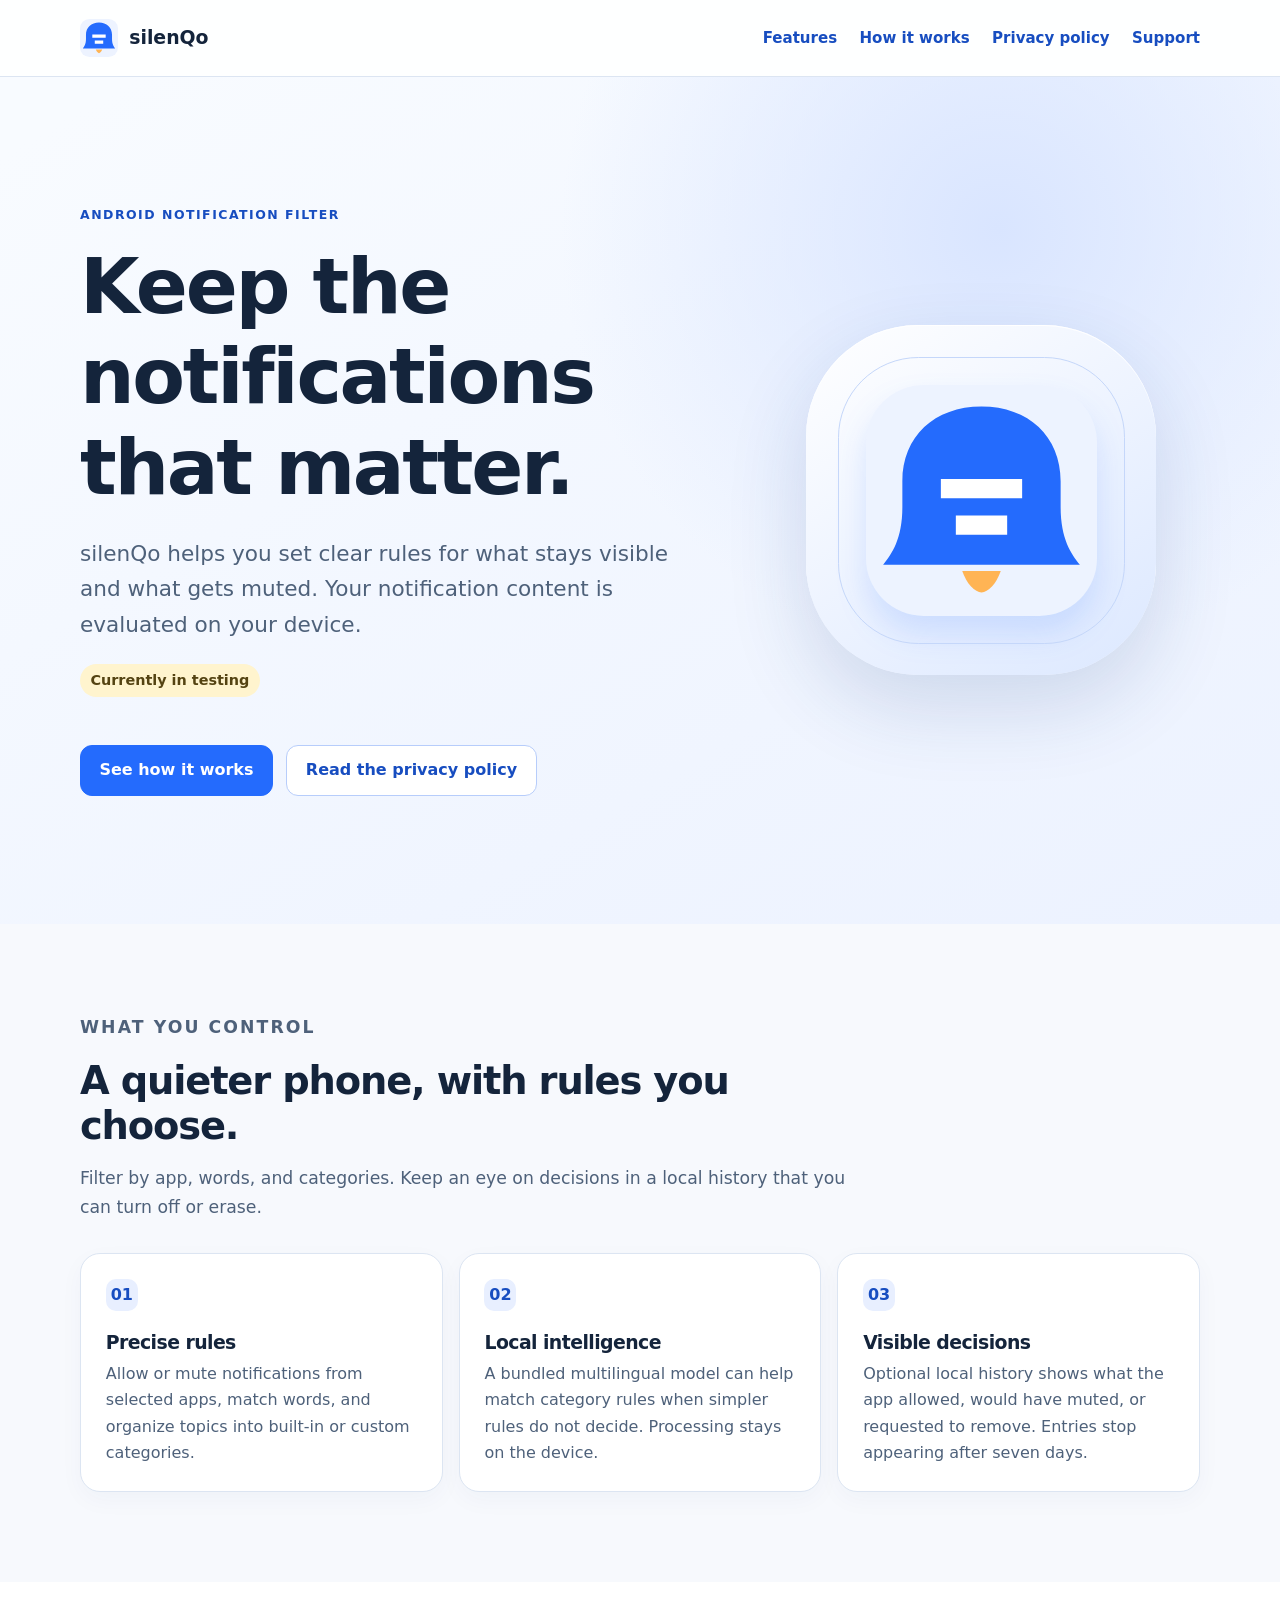
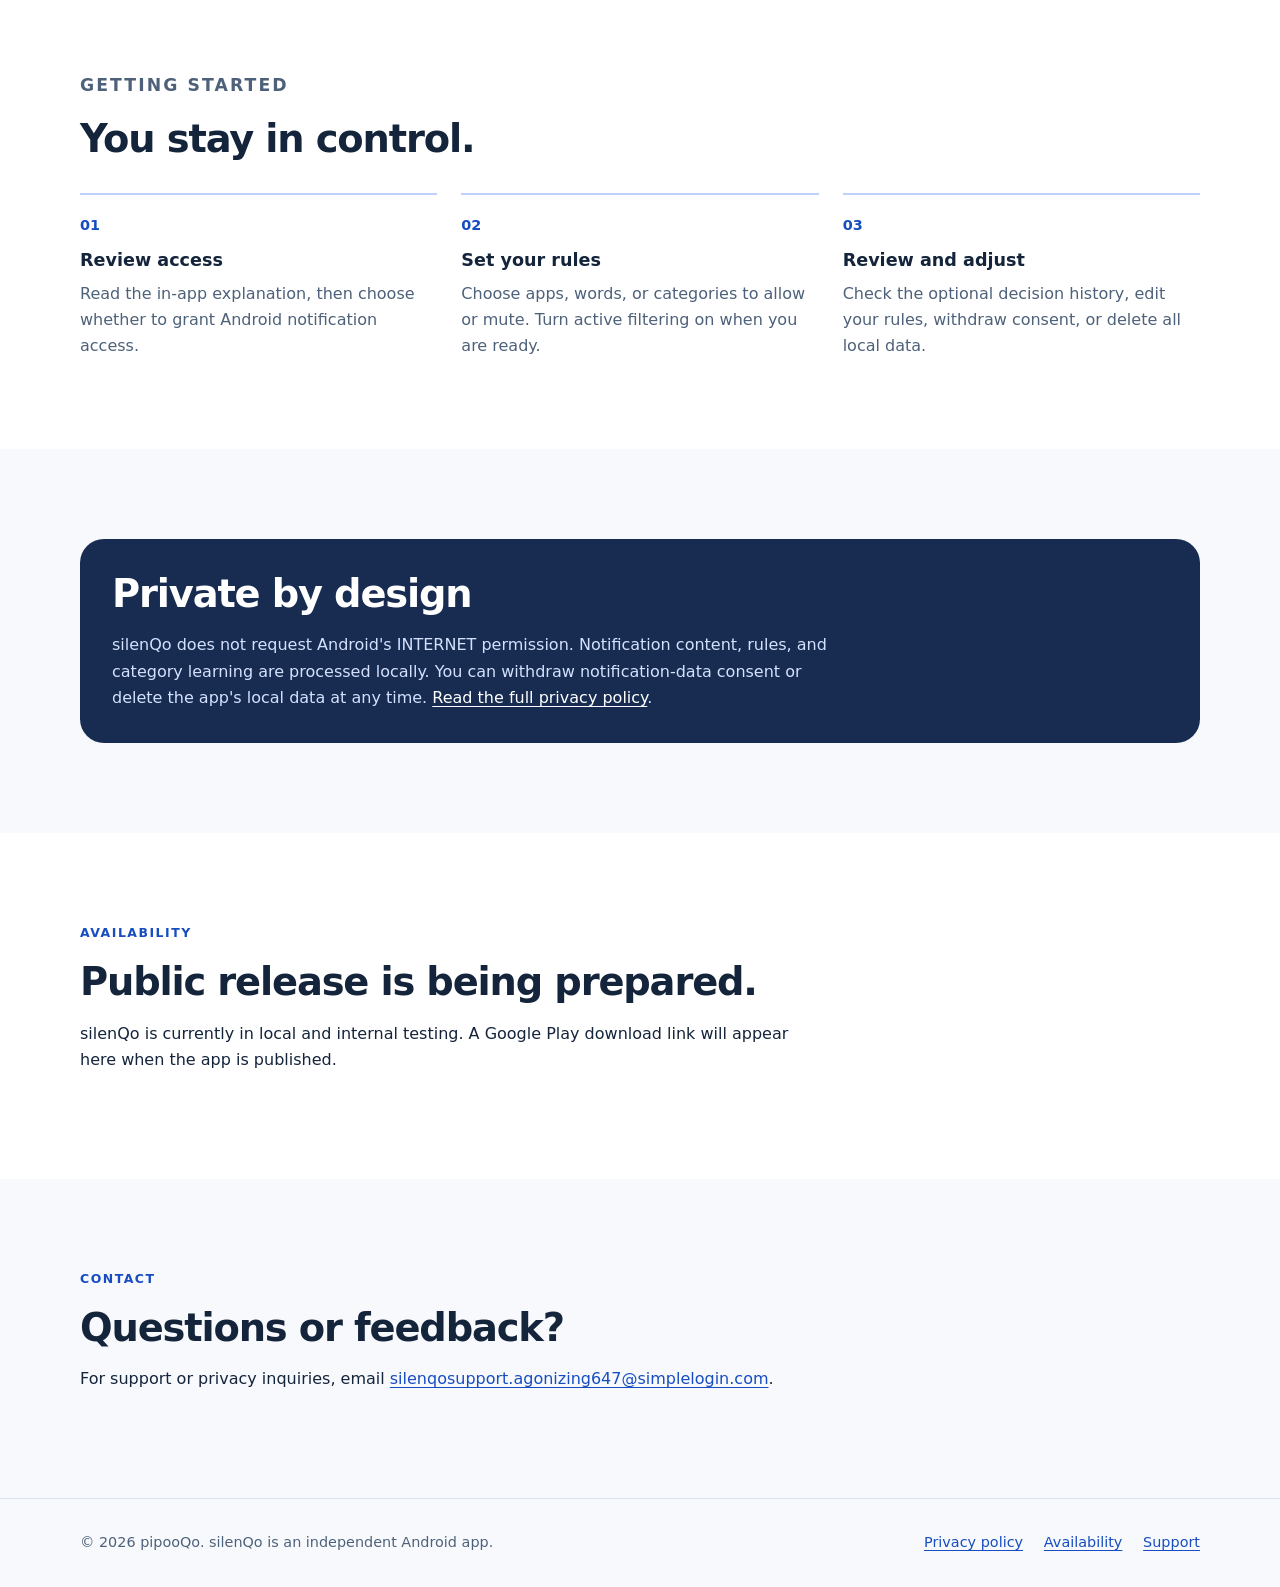
==== index.html @ 665c933c "Add silenQo project site and privacy policy" ====
<!doctype html>
<html lang="en">
<head>
  <meta charset="utf-8">
  <meta name="viewport" content="width=device-width, initial-scale=1">
  <meta name="description" content="silenQo is an Android notification filter that works on your device. Choose which notifications stay and which ones are muted.">
  <title>silenQo — Notification filtering on your terms</title>
  <link rel="icon" type="image/svg+xml" href="assets/logo.svg">
  <link rel="stylesheet" href="styles.css">
</head>
<body>
  <a class="skip-link" href="#main">Skip to content</a>
  <header class="site-header">
    <div class="shell header-inner">
      <a class="brand" href="./" aria-label="silenQo home"><img src="assets/logo.svg" alt="">silenQo</a>
      <nav class="nav" aria-label="Main navigation">
        <a href="#features">Features</a>
        <a href="#how-it-works">How it works</a>
        <a href="privacy.html">Privacy policy</a>
        <a href="#support">Support</a>
      </nav>
    </div>
  </header>

  <main id="main">
    <section class="hero">
      <div class="shell hero-grid">
        <div>
          <p class="eyebrow">Android notification filter</p>
          <h1>Keep the notifications that matter.</h1>
          <p class="lead">silenQo helps you set clear rules for what stays visible and what gets muted. Your notification content is evaluated on your device.</p>
          <p class="status">Currently in testing</p>
          <div class="actions">
            <a class="button" href="#how-it-works">See how it works</a>
            <a class="button button-secondary" href="privacy.html">Read the privacy policy</a>
          </div>
        </div>
        <div class="hero-mark" aria-hidden="true"><img src="assets/logo.svg" alt=""></div>
      </div>
    </section>

    <section class="section" id="features">
      <div class="shell">
        <div class="section-head">
          <p class="eyebrow">What you control</p>
          <h2>A quieter phone, with rules you choose.</h2>
          <p>Filter by app, words, and categories. Keep an eye on decisions in a local history that you can turn off or erase.</p>
        </div>
        <div class="cards">
          <article class="card"><span class="card-number">01</span><h3>Precise rules</h3><p>Allow or mute notifications from selected apps, match words, and organize topics into built-in or custom categories.</p></article>
          <article class="card"><span class="card-number">02</span><h3>Local intelligence</h3><p>A bundled multilingual model can help match category rules when simpler rules do not decide. Processing stays on the device.</p></article>
          <article class="card"><span class="card-number">03</span><h3>Visible decisions</h3><p>Optional local history shows what the app allowed, would have muted, or requested to remove. Entries stop appearing after seven days.</p></article>
        </div>
      </div>
    </section>

    <section class="section section-alt" id="how-it-works">
      <div class="shell">
        <div class="section-head">
          <p class="eyebrow">Getting started</p>
          <h2>You stay in control.</h2>
        </div>
        <ol class="steps">
          <li><strong>Review access</strong><span>Read the in-app explanation, then choose whether to grant Android notification access.</span></li>
          <li><strong>Set your rules</strong><span>Choose apps, words, or categories to allow or mute. Turn active filtering on when you are ready.</span></li>
          <li><strong>Review and adjust</strong><span>Check the optional decision history, edit your rules, withdraw consent, or delete all local data.</span></li>
        </ol>
      </div>
    </section>

    <section class="section" id="privacy">
      <div class="shell callout">
        <h2>Private by design</h2>
        <p>silenQo does not request Android's INTERNET permission. Notification content, rules, and category learning are processed locally. You can withdraw notification-data consent or delete the app's local data at any time. <a href="privacy.html">Read the full privacy policy</a>.</p>
      </div>
    </section>

    <section class="section section-alt" id="availability">
      <div class="shell">
        <p class="eyebrow">Availability</p>
        <h2>Public release is being prepared.</h2>
        <p>silenQo is currently in local and internal testing. A Google Play download link will appear here when the app is published.</p>
      </div>
    </section>

    <section class="section" id="support">
      <div class="shell">
        <p class="eyebrow">Contact</p>
        <h2>Questions or feedback?</h2>
        <p>For support or privacy inquiries, email <a href="mailto:silenqosupport.agonizing647@simplelogin.com">silenqosupport.agonizing647@simplelogin.com</a>.</p>
      </div>
    </section>
  </main>

  <footer class="site-footer">
    <div class="shell footer-inner">
      <p>© 2026 pipooQo. silenQo is an independent Android app.</p>
      <div class="footer-links"><a href="privacy.html">Privacy policy</a><a href="#availability">Availability</a><a href="#support">Support</a></div>
    </div>
  </footer>
</body>
</html>
---- styles.css ----
:root {
  color-scheme: light;
  --ink: #14243b;
  --muted: #4e617a;
  --blue: #246bfd;
  --blue-deep: #174dc0;
  --paper: #f7f9fd;
  --line: #dce5f2;
  --white: #fff;
  font-family: Inter, ui-sans-serif, system-ui, -apple-system, BlinkMacSystemFont, "Segoe UI", sans-serif;
  line-height: 1.65;
}

* { box-sizing: border-box; }
html { scroll-behavior: smooth; }
body { margin: 0; background: var(--paper); color: var(--ink); }
a { color: var(--blue-deep); text-underline-offset: 0.18em; }
a:hover { color: var(--blue); }
a:focus-visible { outline: 3px solid #ffb454; outline-offset: 4px; border-radius: 3px; }
img { display: block; max-width: 100%; }
h1, h2, h3, p { margin-top: 0; }
h1, h2, h3 { line-height: 1.18; letter-spacing: -0.03em; }
h1 { font-size: clamp(2.8rem, 6vw, 5.4rem); margin-bottom: 1.4rem; }
h2 { font-size: clamp(1.8rem, 3vw, 2.8rem); margin-bottom: 1rem; }
h3 { font-size: 1.18rem; margin-bottom: 0.45rem; }
p, li { max-width: 72ch; }

.skip-link { position: absolute; top: -5rem; left: 1rem; z-index: 10; background: var(--white); padding: 0.7rem 1rem; }
.skip-link:focus { top: 1rem; }
.shell { width: min(1120px, calc(100% - 2.5rem)); margin-inline: auto; }
.site-header { background: rgba(255,255,255,0.94); border-bottom: 1px solid var(--line); }
.header-inner { min-height: 76px; display: flex; align-items: center; justify-content: space-between; gap: 1rem; }
.brand { display: inline-flex; align-items: center; gap: 0.7rem; font-size: 1.18rem; font-weight: 800; color: var(--ink); text-decoration: none; }
.brand img { width: 38px; height: 38px; }
.nav { display: flex; flex-wrap: wrap; gap: 0.5rem 1.4rem; }
.nav a { font-size: 0.94rem; font-weight: 650; text-decoration: none; }
.nav a[aria-current="page"] { color: var(--ink); text-decoration: underline; }

.hero { padding-block: clamp(4.5rem, 10vw, 8.5rem); background: radial-gradient(circle at 78% 18%, #d9e5ff 0, transparent 36%), linear-gradient(150deg, #f8fbff 5%, #ecf2ff 100%); }
.hero-grid { display: grid; grid-template-columns: minmax(0, 1.15fr) minmax(250px, 0.85fr); gap: clamp(2rem, 7vw, 6rem); align-items: center; }
.eyebrow { margin-bottom: 1rem; color: var(--blue-deep); font-size: 0.78rem; font-weight: 800; letter-spacing: 0.12em; text-transform: uppercase; }
.lead { font-size: clamp(1.08rem, 2vw, 1.35rem); color: var(--muted); max-width: 40rem; }
.actions { display: flex; flex-wrap: wrap; gap: 0.85rem; margin-top: 2rem; }
.button { display: inline-flex; align-items: center; justify-content: center; min-height: 48px; padding: 0.7rem 1.15rem; border: 1px solid var(--blue); border-radius: 12px; background: var(--blue); color: white; font-weight: 700; text-decoration: none; }
.button:hover { background: var(--blue-deep); color: white; }
.button-secondary { background: white; color: var(--blue-deep); border-color: #b7cdfb; }
.button-secondary:hover { background: #edf3ff; color: var(--blue-deep); }
.hero-mark { position: relative; width: min(100%, 350px); margin-inline: auto; aspect-ratio: 1; border-radius: 32%; background: linear-gradient(145deg, #fff, #dce8ff); display: grid; place-items: center; box-shadow: 0 32px 80px rgba(29,67,138,0.16), inset 0 1px 0 #fff; }
.hero-mark::after { content: ""; position: absolute; inset: 9%; border: 1px solid #c5d7fa; border-radius: 28%; }
.hero-mark img { width: 66%; filter: drop-shadow(0 18px 15px rgba(36,107,253,0.14)); }

.section { padding-block: clamp(3.5rem, 7vw, 6rem); }
.section-alt { background: white; }
.section-head { max-width: 48rem; margin-bottom: 2rem; }
.section-head p { color: var(--muted); font-size: 1.08rem; }
.cards { display: grid; grid-template-columns: repeat(3, minmax(0, 1fr)); gap: 1rem; }
.card { padding: 1.55rem; border: 1px solid var(--line); border-radius: 20px; background: var(--white); box-shadow: 0 8px 25px rgba(27,57,103,0.035); }
.card p { color: var(--muted); margin-bottom: 0; }
.card-number { display: inline-flex; align-items: center; justify-content: center; width: 2rem; height: 2rem; border-radius: 10px; background: #e8efff; color: var(--blue-deep); font-weight: 800; margin-bottom: 1.25rem; }
.steps { display: grid; grid-template-columns: repeat(3, minmax(0, 1fr)); gap: 1.5rem; padding: 0; margin: 0; list-style: none; counter-reset: steps; }
.steps li { counter-increment: steps; border-top: 2px solid #bdd1fb; padding-top: 1.2rem; }
.steps li::before { content: "0" counter(steps); display: block; color: var(--blue-deep); font-weight: 800; font-size: 0.9rem; margin-bottom: 0.5rem; }
.steps strong { display: block; font-size: 1.1rem; margin-bottom: 0.35rem; }
.steps span { color: var(--muted); }
.callout { padding: 2rem; border-radius: 24px; background: #172c50; color: #fff; }
.callout p { color: #d4e1ff; margin-bottom: 0; }
.callout a { color: #fff; }
.status { font-size: 0.9rem; font-weight: 700; color: #544312; background: #fff4ce; display: inline-block; padding: 0.28rem 0.65rem; border-radius: 999px; margin-bottom: 1rem; }
.site-footer { border-top: 1px solid var(--line); padding-block: 2rem; color: var(--muted); font-size: 0.9rem; }
.footer-inner { display: flex; flex-wrap: wrap; justify-content: space-between; gap: 0.5rem 2rem; }
.footer-inner p { margin: 0; }
.footer-links { display: flex; gap: 1.3rem; flex-wrap: wrap; }

.document { max-width: 780px; padding-block: 3rem 5rem; }
.document h1 { font-size: clamp(2.2rem, 5vw, 3.4rem); margin-bottom: 0.5rem; }
.document h2 { font-size: 1.6rem; margin-top: 3rem; }
.document p, .document li { color: #354963; }
.document li { margin-bottom: 0.35rem; }
.document ul { padding-left: 1.35rem; }
.document .meta { color: var(--muted); font-size: 0.92rem; }
.draft-note { padding: 0.85rem 1rem; margin-block: 1.8rem; border: 1px solid #dfc274; background: #fff7dd; border-radius: 12px; color: #55420b; }

@media (max-width: 760px) {
  .hero-grid, .cards, .steps { grid-template-columns: 1fr; }
  .hero-mark { width: 180px; grid-row: 1; }
  .header-inner { padding-block: 0.8rem; align-items: flex-start; flex-direction: column; }
  .nav { gap: 0.5rem 1rem; }
}

@media (prefers-reduced-motion: reduce) {
  html { scroll-behavior: auto; }
}
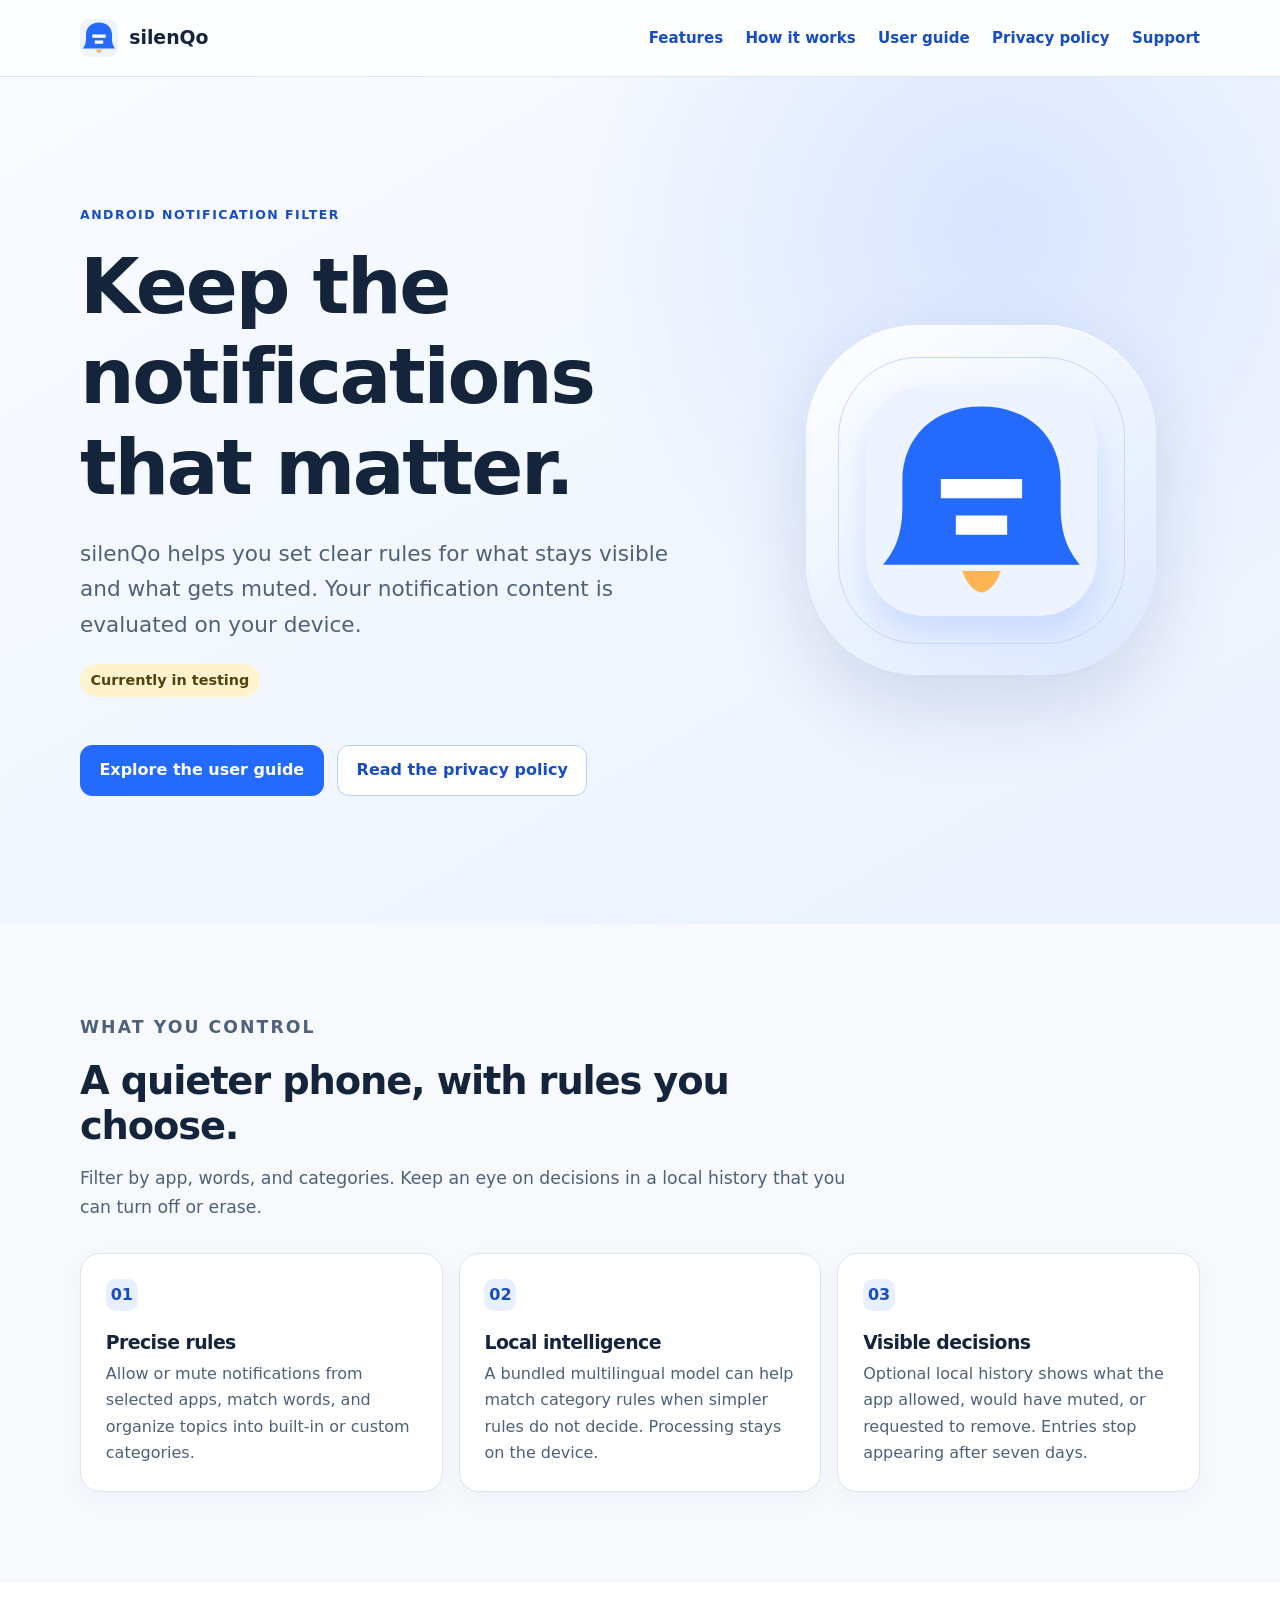
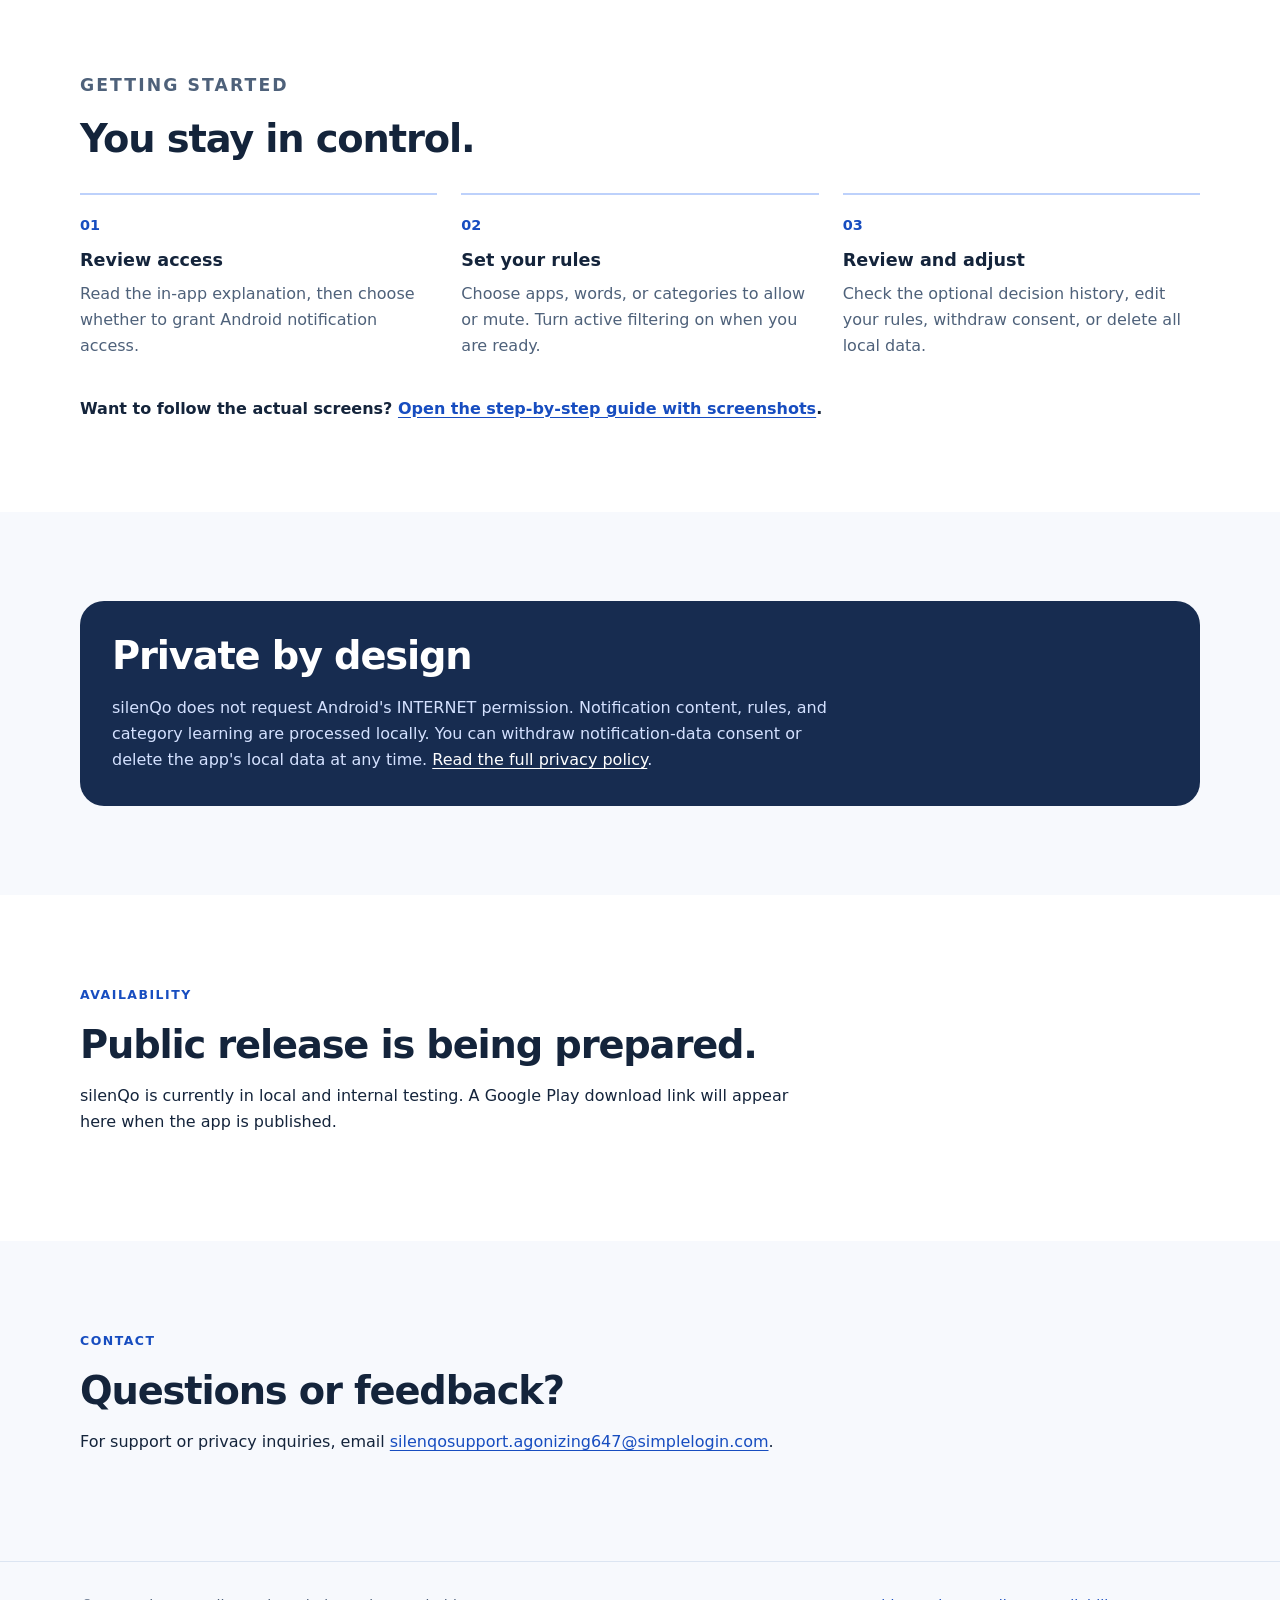
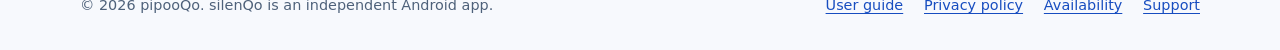
==== commit 7f6d9d0b: "Add illustrated silenQo user guide" ====
--- a/index.html
+++ b/index.html
@@ -16,6 +16,7 @@
       <nav class="nav" aria-label="Main navigation">
         <a href="#features">Features</a>
         <a href="#how-it-works">How it works</a>
+        <a href="guide.html">User guide</a>
         <a href="privacy.html">Privacy policy</a>
         <a href="#support">Support</a>
       </nav>
@@ -31,7 +32,7 @@
           <p class="lead">silenQo helps you set clear rules for what stays visible and what gets muted. Your notification content is evaluated on your device.</p>
           <p class="status">Currently in testing</p>
           <div class="actions">
-            <a class="button" href="#how-it-works">See how it works</a>
+            <a class="button" href="guide.html">Explore the user guide</a>
             <a class="button button-secondary" href="privacy.html">Read the privacy policy</a>
           </div>
         </div>
@@ -65,6 +66,7 @@
           <li><strong>Set your rules</strong><span>Choose apps, words, or categories to allow or mute. Turn active filtering on when you are ready.</span></li>
           <li><strong>Review and adjust</strong><span>Check the optional decision history, edit your rules, withdraw consent, or delete all local data.</span></li>
         </ol>
+        <p class="guide-prompt">Want to follow the actual screens? <a href="guide.html">Open the step-by-step guide with screenshots</a>.</p>
       </div>
     </section>
 
@@ -95,7 +97,7 @@
   <footer class="site-footer">
     <div class="shell footer-inner">
       <p>© 2026 pipooQo. silenQo is an independent Android app.</p>
-      <div class="footer-links"><a href="privacy.html">Privacy policy</a><a href="#availability">Availability</a><a href="#support">Support</a></div>
+      <div class="footer-links"><a href="guide.html">User guide</a><a href="privacy.html">Privacy policy</a><a href="#availability">Availability</a><a href="#support">Support</a></div>
     </div>
   </footer>
 </body>
--- a/styles.css
+++ b/styles.css
@@ -17,6 +17,7 @@
 a { color: var(--blue-deep); text-underline-offset: 0.18em; }
 a:hover { color: var(--blue); }
 a:focus-visible { outline: 3px solid #ffb454; outline-offset: 4px; border-radius: 3px; }
+a[href^="mailto:"] { overflow-wrap: anywhere; }
 img { display: block; max-width: 100%; }
 h1, h2, h3, p { margin-top: 0; }
 h1, h2, h3 { line-height: 1.18; letter-spacing: -0.03em; }
@@ -62,6 +63,7 @@
 .steps li::before { content: "0" counter(steps); display: block; color: var(--blue-deep); font-weight: 800; font-size: 0.9rem; margin-bottom: 0.5rem; }
 .steps strong { display: block; font-size: 1.1rem; margin-bottom: 0.35rem; }
 .steps span { color: var(--muted); }
+.guide-prompt { max-width: none; margin: 2.25rem 0 0; font-weight: 650; }
 .callout { padding: 2rem; border-radius: 24px; background: #172c50; color: #fff; }
 .callout p { color: #d4e1ff; margin-bottom: 0; }
 .callout a { color: #fff; }
@@ -78,10 +80,34 @@
 .document li { margin-bottom: 0.35rem; }
 .document ul { padding-left: 1.35rem; }
 .document .meta { color: var(--muted); font-size: 0.92rem; }
-.draft-note { padding: 0.85rem 1rem; margin-block: 1.8rem; border: 1px solid #dfc274; background: #fff7dd; border-radius: 12px; color: #55420b; }
+
+.guide-intro { padding-block: clamp(3.5rem, 7vw, 6rem); background: linear-gradient(145deg, #f8fbff, #eaf1ff); }
+.guide-intro h1 { max-width: 13ch; }
+.guide-intro .lead { max-width: 68ch; }
+.screenshot-help { color: var(--muted); font-size: 0.92rem; }
+.guide-toc { display: flex; flex-wrap: wrap; gap: 0.65rem; margin-top: 2rem; }
+.guide-toc a { display: inline-block; padding: 0.65rem 0.95rem; background: #fff; border: 1px solid #c9d8f4; border-radius: 999px; font-weight: 700; text-decoration: none; }
+.guide-toc a:hover { background: #eef4ff; }
+.guide-step { display: grid; grid-template-columns: minmax(0, 1fr) minmax(240px, 320px); gap: clamp(2rem, 7vw, 6rem); align-items: start; }
+.guide-copy { padding-top: 0.75rem; }
+.guide-copy p { color: var(--muted); }
+.guide-instructions { max-width: 70ch; padding-left: 1.35rem; margin: 0 0 1.5rem; }
+.guide-instructions li { padding-left: 0.3rem; margin-bottom: 0.85rem; }
+.guide-instructions li::marker { color: var(--blue-deep); font-weight: 800; }
+.guide-gallery { display: grid; grid-template-columns: repeat(3, minmax(0, 1fr)); gap: clamp(1rem, 3vw, 2.5rem); align-items: start; }
+.guide-shot { width: min(100%, 300px); margin: 0; justify-self: center; }
+.guide-shot a { display: block; overflow: hidden; border: 1px solid #d5dfef; border-radius: 24px; background: #fff; box-shadow: 0 16px 38px rgba(20, 45, 90, 0.12); }
+.guide-shot a:hover { box-shadow: 0 20px 45px rgba(20, 45, 90, 0.19); }
+.guide-shot img { width: 100%; height: auto; }
+.guide-shot figcaption { margin-top: 0.8rem; color: var(--muted); font-size: 0.9rem; text-align: center; }
+.guide-note { padding: 0.9rem 1rem; border-left: 3px solid var(--blue); background: #edf3ff; border-radius: 0 8px 8px 0; }
+.guide-help { max-width: 780px; }
+.guide-help li { margin-bottom: 0.75rem; }
 
 @media (max-width: 760px) {
-  .hero-grid, .cards, .steps { grid-template-columns: 1fr; }
+  .hero-grid, .cards, .steps, .guide-step { grid-template-columns: 1fr; }
+  .guide-gallery { grid-template-columns: repeat(auto-fit, minmax(210px, 1fr)); }
+  .guide-step .guide-shot { width: min(100%, 290px); }
   .hero-mark { width: 180px; grid-row: 1; }
   .header-inner { padding-block: 0.8rem; align-items: flex-start; flex-direction: column; }
   .nav { gap: 0.5rem 1rem; }
